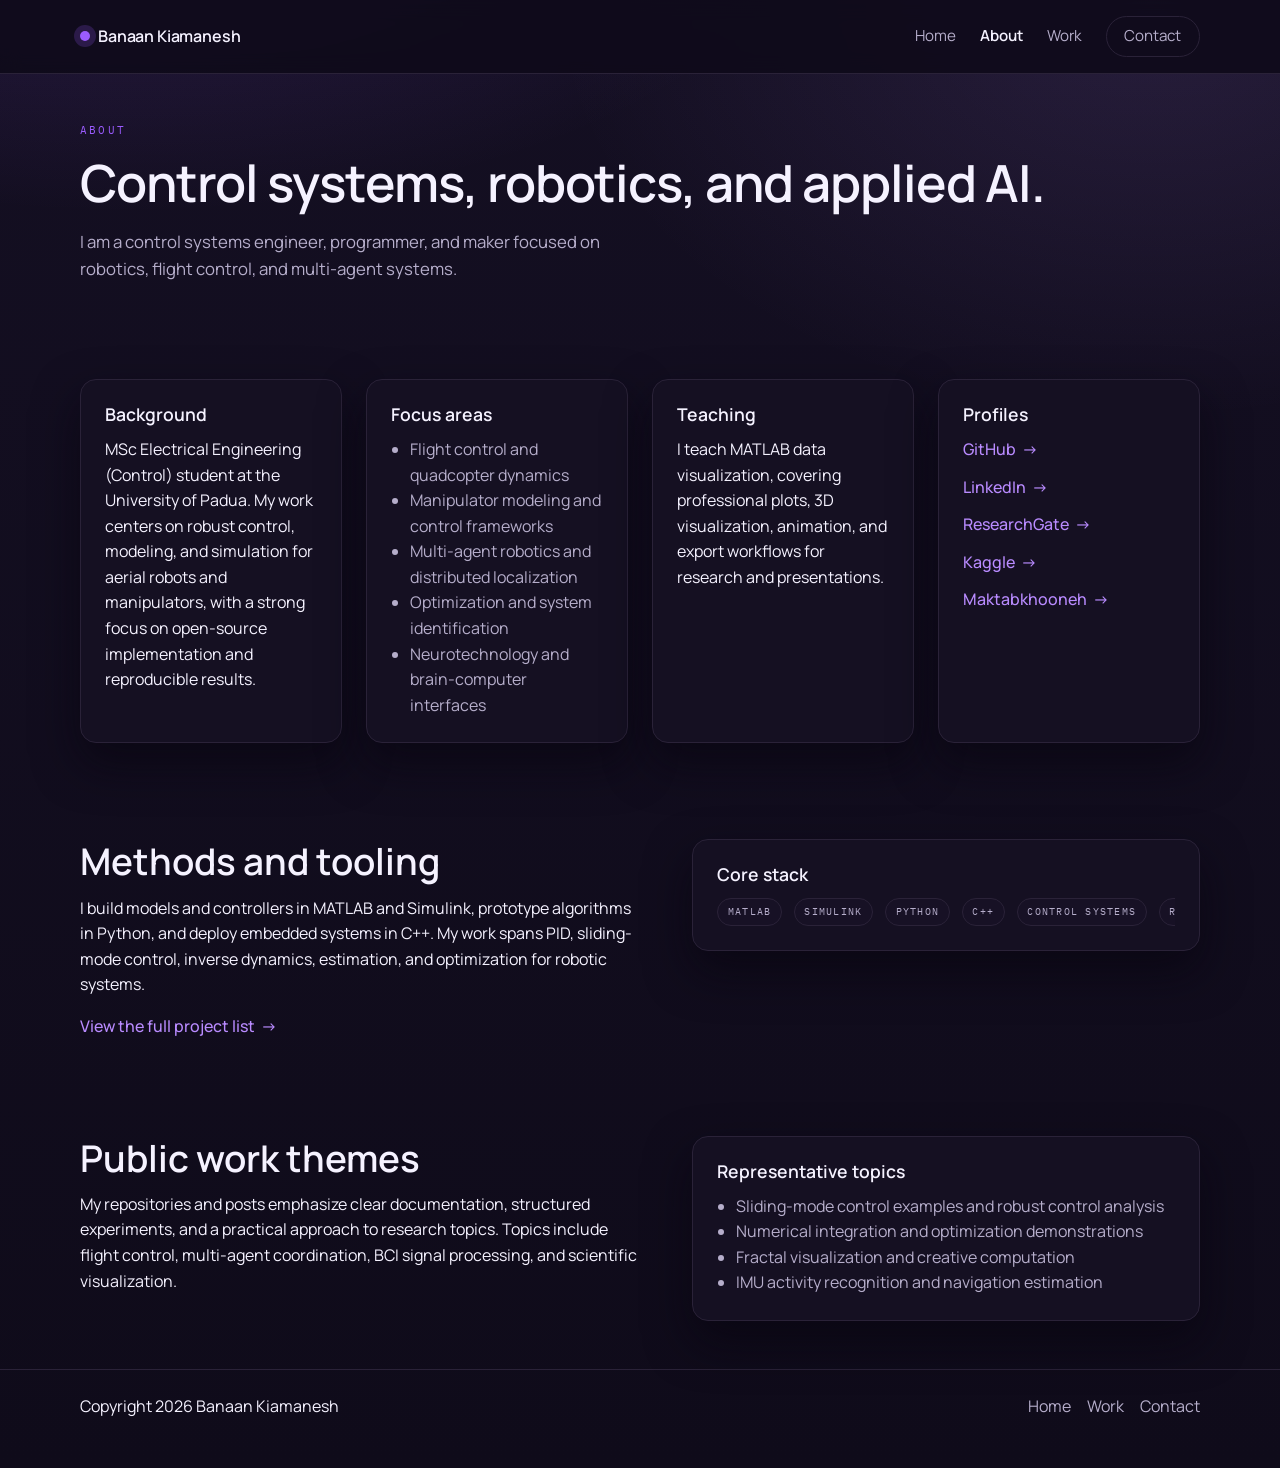
==== about.html @ 3729c666 "Add initial personal website with styles and scripts Introduces a new static website for Banaan Kiam" ====
<!doctype html>
<html lang="en">
<head>
  <meta charset="utf-8" />
  <meta name="viewport" content="width=device-width, initial-scale=1" />
  <title>About - Banaan Kiamanesh</title>
  <meta name="description" content="About Banaan Kiamanesh, control systems engineer and roboticist." />
  <link rel="preconnect" href="https://fonts.googleapis.com" />
  <link rel="preconnect" href="https://fonts.gstatic.com" crossorigin />
  <link href="https://fonts.googleapis.com/css2?family=Manrope:wght@300;400;500;600;700&family=IBM+Plex+Mono:wght@400;500&display=swap" rel="stylesheet" />
  <link rel="stylesheet" href="assets/css/variables.css" />
  <link rel="stylesheet" href="assets/css/base.css" />
  <link rel="stylesheet" href="assets/css/layout.css" />
  <link rel="stylesheet" href="assets/css/components.css" />
  <link rel="stylesheet" href="assets/css/animations.css" />
</head>
<body>
  <a class="skip-link" href="#main">Skip to content</a>

  <header class="site-header">
    <div class="container header-inner">
      <a class="logo" href="index.html">Banaan Kiamanesh</a>
      <nav class="nav" aria-label="Primary">
        <a href="index.html">Home</a>
        <a href="about.html" aria-current="page">About</a>
        <a href="work.html">Work</a>
        <a class="nav-cta" href="contact.html">Contact</a>
      </nav>
      <button class="menu-toggle" aria-expanded="false" aria-controls="nav-panel">
        <span class="sr-only">Open menu</span>
        <span class="menu-icon"></span>
      </button>
    </div>
    <div class="nav-panel" id="nav-panel" hidden>
      <a href="index.html">Home</a>
      <a href="about.html" aria-current="page">About</a>
      <a href="work.html">Work</a>
      <a href="contact.html">Contact</a>
    </div>
  </header>

  <main id="main" class="page">
    <section class="page-hero">
      <div class="container">
        <p class="eyebrow">About</p>
        <h1 class="page-title">Control systems, robotics, and applied AI.</h1>
        <p class="lead">
          I am a control systems engineer, programmer, and maker focused on robotics,
          flight control, and multi-agent systems.
        </p>
      </div>
    </section>

    <section class="section">
      <div class="container info-grid">
        <article class="panel">
          <h2 class="panel-title">Background</h2>
          <p>
            MSc Electrical Engineering (Control) student at the University of Padua. My work centers on
            robust control, modeling, and simulation for aerial robots and manipulators, with a strong
            focus on open-source implementation and reproducible results.
          </p>
        </article>
        <article class="panel">
          <h2 class="panel-title">Focus areas</h2>
          <ul class="bullet-list">
            <li>Flight control and quadcopter dynamics</li>
            <li>Manipulator modeling and control frameworks</li>
            <li>Multi-agent robotics and distributed localization</li>
            <li>Optimization and system identification</li>
            <li>Neurotechnology and brain-computer interfaces</li>
          </ul>
        </article>
        <article class="panel">
          <h2 class="panel-title">Teaching</h2>
          <p>
            I teach MATLAB data visualization, covering professional plots, 3D visualization,
            animation, and export workflows for research and presentations.
          </p>
        </article>
        <article class="panel">
          <h2 class="panel-title">Profiles</h2>
          <div class="contact-list">
            <a class="text-link" href="https://github.com/BanaanKiamanesh" target="_blank" rel="noreferrer">GitHub</a>
            <a class="text-link" href="https://www.linkedin.com/in/banaankiamanesh/" target="_blank" rel="noreferrer">LinkedIn</a>
            <a class="text-link" href="https://www.researchgate.net/profile/Banaan-Kiamanesh" target="_blank" rel="noreferrer">ResearchGate</a>
            <a class="text-link" href="https://www.kaggle.com/banaankiamanesh" target="_blank" rel="noreferrer">Kaggle</a>
            <a class="text-link" href="https://maktabkhooneh.org/teacher/%D8%A8%D9%86%D8%A7%D9%86-%DA%A9%DB%8C%D8%A7%D9%85%D9%86%D8%B4/" target="_blank" rel="noreferrer">Maktabkhooneh</a>
          </div>
        </article>
      </div>
    </section>

    <section class="section">
      <div class="container split">
        <div>
          <h2 class="section-title">Methods and tooling</h2>
          <p>
            I build models and controllers in MATLAB and Simulink, prototype algorithms in Python,
            and deploy embedded systems in C++. My work spans PID, sliding-mode control, inverse dynamics,
            estimation, and optimization for robotic systems.
          </p>
          <a class="text-link" href="work.html">View the full project list</a>
        </div>
        <div class="panel">
          <h3 class="panel-title">Core stack</h3>
          <div class="tag-row">
            <span class="tag">MATLAB</span>
            <span class="tag">Simulink</span>
            <span class="tag">Python</span>
            <span class="tag">C++</span>
            <span class="tag">Control systems</span>
            <span class="tag">Robotics</span>
          </div>
        </div>
      </div>
    </section>

    <section class="section">
      <div class="container split">
        <div>
          <h2 class="section-title">Public work themes</h2>
          <p>
            My repositories and posts emphasize clear documentation, structured experiments, and
            a practical approach to research topics. Topics include flight control, multi-agent
            coordination, BCI signal processing, and scientific visualization.
          </p>
        </div>
        <div class="panel">
          <h3 class="panel-title">Representative topics</h3>
          <ul class="bullet-list">
            <li>Sliding-mode control examples and robust control analysis</li>
            <li>Numerical integration and optimization demonstrations</li>
            <li>Fractal visualization and creative computation</li>
            <li>IMU activity recognition and navigation estimation</li>
          </ul>
        </div>
      </div>
    </section>
  </main>

  <footer class="site-footer">
    <div class="container footer-inner">
      <span>Copyright <span data-year></span> Banaan Kiamanesh</span>
      <div class="footer-links">
        <a href="index.html">Home</a>
        <a href="work.html">Work</a>
        <a href="contact.html">Contact</a>
      </div>
    </div>
  </footer>

  <script type="module" src="assets/js/main.js"></script>
</body>
</html>
---- assets/css/variables.css ----
:root {
  color-scheme: dark;
  --bg: #0f0b1a;
  --bg-alt: #171125;
  --surface: #151022;
  --surface-muted: #1e1730;
  --text: #f5f2ff;
  --muted: #b6aecb;
  --accent: #9b5cff;
  --accent-strong: #b98bff;
  --border: #2a2238;
  --shadow: 0 20px 45px rgba(7, 4, 16, 0.65);
  --radius-lg: 24px;
  --radius-md: 16px;
  --radius-sm: 10px;
  --font-sans: "Manrope", sans-serif;
  --font-mono: "IBM Plex Mono", monospace;
  --max-width: 1120px;
  --space-1: 0.5rem;
  --space-2: 0.75rem;
  --space-3: 1rem;
  --space-4: 1.5rem;
  --space-5: 2rem;
  --space-6: 3rem;
  --space-7: 4.5rem;
  --space-8: 6rem;
  --header: rgba(15, 11, 26, 0.9);
}
---- assets/css/base.css ----
*,
*::before,
*::after {
  box-sizing: border-box;
}

[hidden] {
  display: none !important;
}

html {
  scroll-behavior: smooth;
}

body {
  margin: 0;
  min-height: 100vh;
  font-family: var(--font-sans);
  color: var(--text);
  background-color: var(--bg);
  background-image:
    radial-gradient(1200px 600px at 10% -10%, rgba(155, 92, 255, 0.18), transparent 60%),
    radial-gradient(1000px 700px at 90% 0%, rgba(185, 139, 255, 0.12), transparent 60%),
    linear-gradient(180deg, #140f22 0%, #0f0b1a 100%);
  line-height: 1.6;
}

body.nav-open {
  overflow: hidden;
}

a {
  color: inherit;
  text-decoration: none;
}

a:hover {
  color: var(--accent-strong);
}

img {
  max-width: 100%;
  display: block;
}

button {
  font-family: inherit;
}

main {
  position: relative;
  z-index: 1;
}

p {
  margin: 0 0 var(--space-3);
}

h1,
h2,
h3 {
  margin: 0 0 var(--space-3);
  line-height: 1.2;
  font-weight: 600;
}

section {
  position: relative;
  z-index: 1;
}

.sr-only {
  position: absolute;
  width: 1px;
  height: 1px;
  padding: 0;
  margin: -1px;
  overflow: hidden;
  clip: rect(0, 0, 0, 0);
  border: 0;
}

.skip-link {
  position: absolute;
  left: -999px;
  top: var(--space-2);
  padding: var(--space-2) var(--space-3);
  background: var(--accent);
  color: #ffffff;
  border-radius: var(--radius-sm);
  z-index: 20;
}

.skip-link:focus {
  left: var(--space-3);
}
---- assets/css/layout.css ----
.container {
  width: min(var(--max-width), 100% - 3rem);
  margin: 0 auto;
}

.site-header {
  position: sticky;
  top: 0;
  z-index: 10;
  background: var(--header);
  backdrop-filter: blur(10px);
  border-bottom: 1px solid var(--border);
}

.header-inner {
  display: flex;
  align-items: center;
  justify-content: space-between;
  padding: var(--space-3) 0;
  gap: var(--space-3);
}

.nav {
  display: flex;
  align-items: center;
  gap: var(--space-4);
}

.nav-panel {
  display: none;
  flex-direction: column;
  gap: var(--space-3);
  padding: var(--space-4) var(--space-5);
  background: var(--surface);
  border-bottom: 1px solid var(--border);
}

.hero {
  padding: var(--space-7) 0 var(--space-6);
}

.hero-grid {
  display: grid;
  grid-template-columns: minmax(0, 1.2fr) minmax(0, 0.8fr);
  gap: var(--space-6);
  align-items: center;
}

.hero-copy {
  max-width: 640px;
}

.hero-media {
  display: grid;
  gap: var(--space-2);
}

.section {
  padding: var(--space-6) 0;
}

.page-hero {
  padding: var(--space-6) 0 var(--space-5);
}

.section-header {
  display: flex;
  align-items: center;
  justify-content: space-between;
  gap: var(--space-3);
  margin-bottom: var(--space-4);
}

.split {
  display: grid;
  grid-template-columns: minmax(0, 1fr) minmax(0, 0.9fr);
  gap: var(--space-6);
  align-items: start;
}

.info-grid {
  display: grid;
  gap: var(--space-4);
  grid-template-columns: repeat(auto-fit, minmax(260px, 1fr));
}

.card-grid {
  display: grid;
  gap: var(--space-4);
  grid-template-columns: repeat(auto-fit, minmax(240px, 1fr));
  align-items: start;
}

.contact-grid {
  display: grid;
  gap: var(--space-4);
  grid-template-columns: repeat(auto-fit, minmax(240px, 1fr));
}

.cta {
  display: flex;
  align-items: center;
  justify-content: space-between;
  gap: var(--space-4);
  padding: var(--space-5);
  border-radius: var(--radius-lg);
  background: var(--surface);
  border: 1px solid var(--border);
  box-shadow: var(--shadow);
}

.site-footer {
  padding: var(--space-4) 0 var(--space-6);
  border-top: 1px solid var(--border);
}

.footer-inner {
  display: flex;
  flex-wrap: wrap;
  align-items: center;
  justify-content: space-between;
  gap: var(--space-3);
}

@media (max-width: 900px) {
  .hero-grid {
    grid-template-columns: 1fr;
  }

  .split {
    grid-template-columns: 1fr;
  }

  .cta {
    flex-direction: column;
    align-items: flex-start;
  }
}

@media (max-width: 820px) {
  .nav {
    display: none;
  }

  .menu-toggle {
    display: inline-flex;
  }

  .nav-panel {
    display: flex;
  }

  .nav-panel[hidden] {
    display: none;
  }
}

@media (max-width: 600px) {
  .container {
    width: min(var(--max-width), 100% - 2rem);
  }

  .hero {
    padding-top: var(--space-6);
  }

  .section-header {
    flex-direction: column;
    align-items: flex-start;
  }
}
---- assets/css/components.css ----
.logo {
  font-weight: 600;
  letter-spacing: -0.01em;
  display: inline-flex;
  align-items: center;
  gap: 0.5rem;
}

.logo::before {
  content: "";
  width: 10px;
  height: 10px;
  border-radius: 999px;
  background: var(--accent);
  box-shadow: 0 0 0 6px rgba(155, 92, 255, 0.2);
}

.nav a {
  font-size: 0.95rem;
  color: var(--muted);
  transition: color 0.2s ease;
}

.nav a:hover {
  color: var(--text);
}

.nav a[aria-current="page"] {
  color: var(--text);
  font-weight: 600;
}

.nav-cta {
  padding: 0.45rem 1.1rem;
  border: 1px solid var(--border);
  border-radius: 999px;
  color: var(--text);
  font-size: 0.9rem;
}

.menu-toggle {
  display: none;
  align-items: center;
  justify-content: center;
  width: 44px;
  height: 44px;
  border-radius: 999px;
  border: 1px solid var(--border);
  background: var(--surface);
  color: var(--text);
  cursor: pointer;
}

.menu-icon {
  position: relative;
  width: 20px;
  height: 2px;
  background: var(--text);
  border-radius: 999px;
}

.menu-icon::before,
.menu-icon::after {
  content: "";
  position: absolute;
  left: 0;
  width: 20px;
  height: 2px;
  background: var(--text);
  border-radius: 999px;
}

.menu-icon::before {
  transform: translateY(-6px);
}

.menu-icon::after {
  transform: translateY(6px);
}

body.nav-open .menu-icon {
  background: transparent;
}

body.nav-open .menu-icon::before {
  transform: rotate(45deg);
}

body.nav-open .menu-icon::after {
  transform: rotate(-45deg);
}

.eyebrow {
  font-family: var(--font-mono);
  text-transform: uppercase;
  letter-spacing: 0.2em;
  font-size: 0.7rem;
  color: var(--accent);
  margin-bottom: var(--space-2);
}

.hero-title,
.page-title {
  font-size: clamp(2.2rem, 4vw, 3.5rem);
  letter-spacing: -0.02em;
}

.lead {
  font-size: 1.05rem;
  color: var(--muted);
  max-width: 58ch;
}

.cta-row {
  display: flex;
  gap: var(--space-3);
  flex-wrap: wrap;
  margin: var(--space-4) 0;
}

.btn {
  display: inline-flex;
  align-items: center;
  justify-content: center;
  gap: 0.5rem;
  padding: 0.75rem 1.6rem;
  border-radius: 999px;
  border: 1px solid transparent;
  font-family: var(--font-mono);
  font-size: 0.85rem;
  letter-spacing: 0.08em;
  text-transform: uppercase;
  transition: transform 0.2s ease, box-shadow 0.2s ease;
}

.btn.primary {
  background: var(--accent);
  color: #ffffff;
  box-shadow: 0 12px 25px rgba(155, 92, 255, 0.3);
}

.btn.ghost {
  border-color: var(--border);
  color: var(--text);
  background: var(--surface);
}

.btn:hover {
  transform: translateY(-1px);
  box-shadow: 0 16px 30px rgba(7, 4, 16, 0.55);
}

.meta-list {
  list-style: none;
  padding: 0;
  margin: 0;
  display: grid;
  gap: var(--space-2);
}

.meta-list li {
  display: flex;
  gap: var(--space-2);
  align-items: baseline;
}

.meta-label {
  font-family: var(--font-mono);
  font-size: 0.7rem;
  text-transform: uppercase;
  letter-spacing: 0.12em;
  color: var(--muted);
  min-width: 90px;
}

.photo-card {
  padding: var(--space-3);
  border-radius: var(--radius-lg);
  background: var(--surface);
  border: 1px solid var(--border);
  box-shadow: var(--shadow);
}

.photo-card img {
  border-radius: var(--radius-md);
}

.photo-note {
  margin: var(--space-2) 0 0;
  color: var(--muted);
  font-size: 0.9rem;
}

.section-title {
  font-size: clamp(1.6rem, 3vw, 2.3rem);
  margin-bottom: var(--space-2);
}

.section-subtitle {
  color: var(--muted);
  margin: 0;
}

.project-toolbar {
  display: flex;
  flex-wrap: wrap;
  gap: var(--space-3);
  align-items: center;
  justify-content: space-between;
  margin-top: var(--space-4);
}

.tag-filter {
  display: flex;
  flex-wrap: wrap;
  gap: var(--space-2);
}

.filter-button {
  padding: 0.35rem 0.85rem;
  border-radius: 999px;
  border: 1px solid var(--border);
  background: var(--surface-muted);
  font-size: 0.8rem;
  color: var(--muted);
  cursor: pointer;
  transition: color 0.2s ease, border-color 0.2s ease, background 0.2s ease;
}

.filter-button:hover {
  color: var(--text);
  border-color: var(--accent-strong);
}

.filter-button.is-active {
  color: var(--text);
  border-color: var(--accent);
  background: var(--surface);
}

.project-count {
  margin: 0;
  color: var(--muted);
  font-size: 0.9rem;
}

.section-nav {
  display: flex;
  flex-wrap: wrap;
  gap: var(--space-2);
  margin-top: var(--space-3);
}

.section-nav a {
  padding: 0.35rem 0.7rem;
  border-radius: 999px;
  border: 1px solid var(--border);
  background: var(--surface-muted);
  font-size: 0.8rem;
  color: var(--muted);
}

.section-nav a:hover {
  color: var(--text);
  border-color: var(--accent-strong);
}

.panel {
  padding: var(--space-4);
  border-radius: var(--radius-md);
  background: var(--surface);
  border: 1px solid var(--border);
  box-shadow: var(--shadow);
}

.panel-title {
  font-size: 1.1rem;
  margin-bottom: var(--space-2);
}

.bullet-list {
  margin: 0;
  padding-left: 1.2rem;
  color: var(--muted);
}

.card {
  padding: var(--space-4);
  border-radius: var(--radius-md);
  background: var(--surface);
  border: 1px solid var(--border);
  box-shadow: var(--shadow);
  display: grid;
  gap: var(--space-2);
}

.project-card {
  transition: transform 0.2s ease, box-shadow 0.2s ease;
  height: 100%;
}

.project-card:hover {
  transform: translateY(-2px);
  box-shadow: 0 18px 35px rgba(7, 4, 16, 0.55);
}

.project-header {
  display: flex;
  flex-direction: column;
  align-items: flex-start;
  gap: 0.35rem;
}

.project-date {
  font-size: 0.8rem;
  color: var(--muted);
  font-family: var(--font-mono);
}

.project-header h3 {
  line-height: 1.3;
  min-height: 2.6em;
  display: -webkit-box;
  -webkit-line-clamp: 2;
  -webkit-box-orient: vertical;
  overflow: hidden;
}

.project-details {
  display: grid;
  gap: var(--space-2);
}

.project-summary {
  list-style: none;
  cursor: pointer;
  display: grid;
  gap: 0.35rem;
}

.project-summary::-webkit-details-marker {
  display: none;
}

.project-summary::marker {
  content: "";
}

.summary-text {
  color: var(--muted);
  line-height: 1.6;
  min-height: 3.2em;
  max-height: 3.2em;
  display: -webkit-box;
  -webkit-line-clamp: 2;
  -webkit-box-orient: vertical;
  overflow: hidden;
}

.summary-toggle {
  font-family: var(--font-mono);
  font-size: 0.7rem;
  text-transform: uppercase;
  letter-spacing: 0.12em;
  color: var(--accent-strong);
}

.project-body {
  color: var(--muted);
  line-height: 1.7;
}

.project-body p {
  margin: 0 0 var(--space-2);
}

.project-links {
  display: flex;
  flex-wrap: wrap;
  gap: var(--space-3);
}

.card h3 {
  margin-bottom: 0;
}

.tag-row {
  display: flex;
  flex-wrap: nowrap;
  gap: var(--space-2);
  align-items: center;
  overflow-x: auto;
  scrollbar-width: none;
}

.project-card .tag-row {
  min-height: 1.6rem;
}

.tag-row::-webkit-scrollbar {
  display: none;
}

.tag {
  display: inline-flex;
  flex: 0 0 auto;
  align-items: center;
  font-family: var(--font-mono);
  font-size: 0.65rem;
  text-transform: uppercase;
  letter-spacing: 0.12em;
  padding: 0.3rem 0.6rem;
  border-radius: 999px;
  background: var(--bg-alt);
  border: 1px solid var(--border);
  color: var(--muted);
}

.project-card .tag {
  cursor: pointer;
}

.project-card .tag:focus {
  outline: 2px solid var(--accent);
  outline-offset: 2px;
}

.text-link {
  display: inline-flex;
  align-items: center;
  gap: 0.4rem;
  font-weight: 500;
  color: var(--accent-strong);
}

.text-link::after {
  content: "->";
}

.inline-link {
  color: var(--accent-strong);
  font-weight: 500;
}

.inline-link:hover {
  color: var(--text);
}

.contact-list {
  display: grid;
  gap: var(--space-2);
}

.footer-links {
  display: flex;
  gap: var(--space-3);
  color: var(--muted);
}
---- assets/css/animations.css ----
.page {
  animation: pageFade 0.5s ease both;
}

@keyframes pageFade {
  from {
    opacity: 0;
    transform: translateY(8px);
  }
  to {
    opacity: 1;
    transform: translateY(0);
  }
}

@media (prefers-reduced-motion: reduce) {
  * {
    animation-duration: 0.01ms !important;
    animation-iteration-count: 1 !important;
    transition-duration: 0.01ms !important;
  }

  .page {
    animation: none;
  }
}
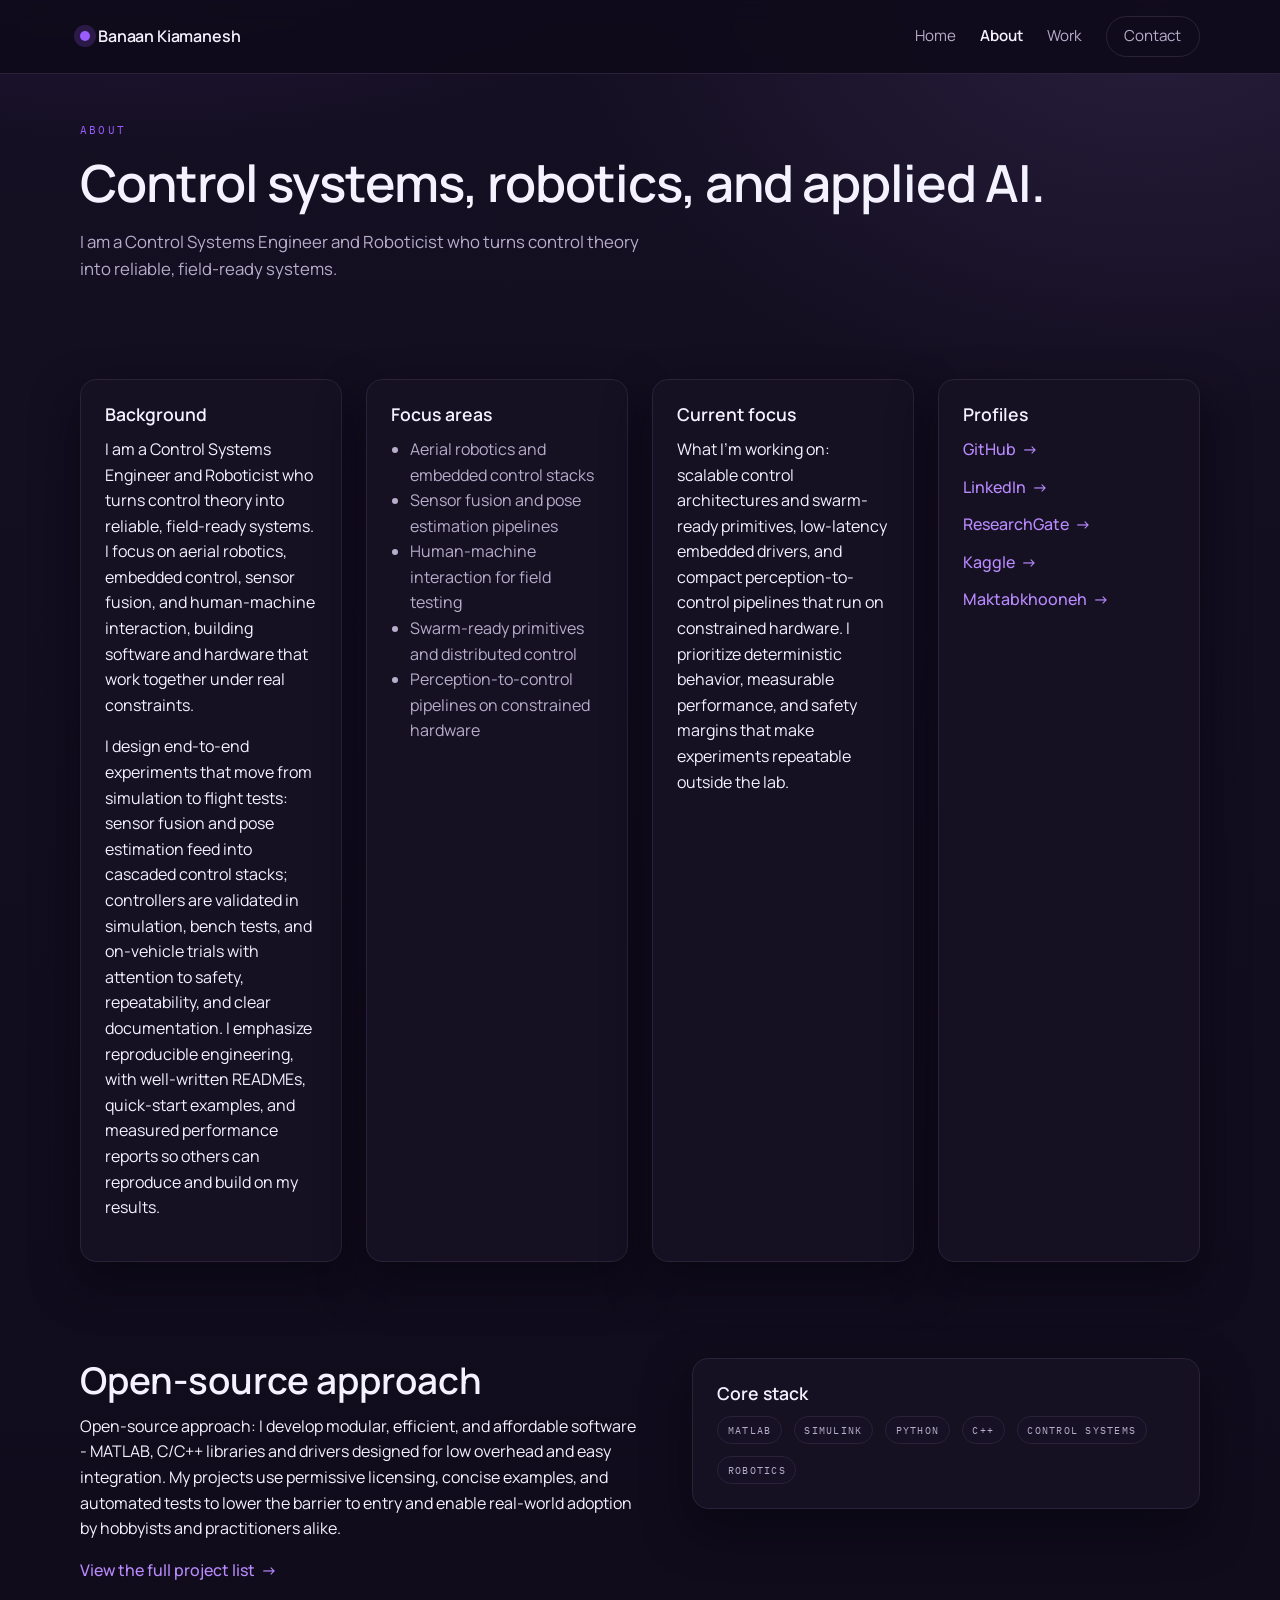
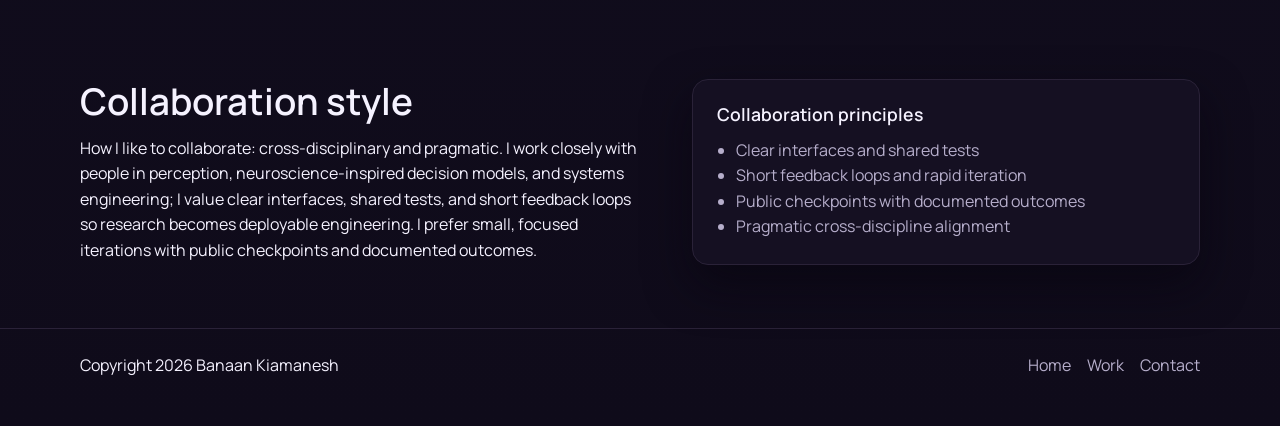
==== commit 2a03bdfb: "Revamp project pages and add modal project viewer Major update to project presentation: replaces <de" ====
--- a/about.html
+++ b/about.html
@@ -45,8 +45,8 @@
         <p class="eyebrow">About</p>
         <h1 class="page-title">Control systems, robotics, and applied AI.</h1>
         <p class="lead">
-          I am a control systems engineer, programmer, and maker focused on robotics,
-          flight control, and multi-agent systems.
+          I am a Control Systems Engineer and Roboticist who turns control theory into reliable,
+          field-ready systems.
         </p>
       </div>
     </section>
@@ -56,26 +56,36 @@
         <article class="panel">
           <h2 class="panel-title">Background</h2>
           <p>
-            MSc Electrical Engineering (Control) student at the University of Padua. My work centers on
-            robust control, modeling, and simulation for aerial robots and manipulators, with a strong
-            focus on open-source implementation and reproducible results.
+            I am a Control Systems Engineer and Roboticist who turns control theory into reliable,
+            field-ready systems. I focus on aerial robotics, embedded control, sensor fusion, and
+            human-machine interaction, building software and hardware that work together under real
+            constraints.
+          </p>
+          <p>
+            I design end-to-end experiments that move from simulation to flight tests: sensor fusion and
+            pose estimation feed into cascaded control stacks; controllers are validated in simulation,
+            bench tests, and on-vehicle trials with attention to safety, repeatability, and clear
+            documentation. I emphasize reproducible engineering, with well-written READMEs, quick-start
+            examples, and measured performance reports so others can reproduce and build on my results.
           </p>
         </article>
         <article class="panel">
           <h2 class="panel-title">Focus areas</h2>
           <ul class="bullet-list">
-            <li>Flight control and quadcopter dynamics</li>
-            <li>Manipulator modeling and control frameworks</li>
-            <li>Multi-agent robotics and distributed localization</li>
-            <li>Optimization and system identification</li>
-            <li>Neurotechnology and brain-computer interfaces</li>
+            <li>Aerial robotics and embedded control stacks</li>
+            <li>Sensor fusion and pose estimation pipelines</li>
+            <li>Human-machine interaction for field testing</li>
+            <li>Swarm-ready primitives and distributed control</li>
+            <li>Perception-to-control pipelines on constrained hardware</li>
           </ul>
         </article>
         <article class="panel">
-          <h2 class="panel-title">Teaching</h2>
+          <h2 class="panel-title">Current focus</h2>
           <p>
-            I teach MATLAB data visualization, covering professional plots, 3D visualization,
-            animation, and export workflows for research and presentations.
+            What I'm working on: scalable control architectures and swarm-ready primitives, low-latency
+            embedded drivers, and compact perception-to-control pipelines that run on constrained
+            hardware. I prioritize deterministic behavior, measurable performance, and safety margins
+            that make experiments repeatable outside the lab.
           </p>
         </article>
         <article class="panel">
@@ -94,11 +104,12 @@
     <section class="section">
       <div class="container split">
         <div>
-          <h2 class="section-title">Methods and tooling</h2>
+          <h2 class="section-title">Open-source approach</h2>
           <p>
-            I build models and controllers in MATLAB and Simulink, prototype algorithms in Python,
-            and deploy embedded systems in C++. My work spans PID, sliding-mode control, inverse dynamics,
-            estimation, and optimization for robotic systems.
+            Open-source approach: I develop modular, efficient, and affordable software - MATLAB, C/C++
+            libraries and drivers designed for low overhead and easy integration. My projects use
+            permissive licensing, concise examples, and automated tests to lower the barrier to entry and
+            enable real-world adoption by hobbyists and practitioners alike.
           </p>
           <a class="text-link" href="work.html">View the full project list</a>
         </div>
@@ -119,20 +130,21 @@
     <section class="section">
       <div class="container split">
         <div>
-          <h2 class="section-title">Public work themes</h2>
+          <h2 class="section-title">Collaboration style</h2>
           <p>
-            My repositories and posts emphasize clear documentation, structured experiments, and
-            a practical approach to research topics. Topics include flight control, multi-agent
-            coordination, BCI signal processing, and scientific visualization.
+            How I like to collaborate: cross-disciplinary and pragmatic. I work closely with people in
+            perception, neuroscience-inspired decision models, and systems engineering; I value clear
+            interfaces, shared tests, and short feedback loops so research becomes deployable engineering.
+            I prefer small, focused iterations with public checkpoints and documented outcomes.
           </p>
         </div>
         <div class="panel">
-          <h3 class="panel-title">Representative topics</h3>
+          <h3 class="panel-title">Collaboration principles</h3>
           <ul class="bullet-list">
-            <li>Sliding-mode control examples and robust control analysis</li>
-            <li>Numerical integration and optimization demonstrations</li>
-            <li>Fractal visualization and creative computation</li>
-            <li>IMU activity recognition and navigation estimation</li>
+            <li>Clear interfaces and shared tests</li>
+            <li>Short feedback loops and rapid iteration</li>
+            <li>Public checkpoints with documented outcomes</li>
+            <li>Pragmatic cross-discipline alignment</li>
           </ul>
         </div>
       </div>
--- a/assets/css/base.css
+++ b/assets/css/base.css
@@ -15,6 +15,8 @@
 body {
   margin: 0;
   min-height: 100vh;
+  display: flex;
+  flex-direction: column;
   font-family: var(--font-sans);
   color: var(--text);
   background-color: var(--bg);
@@ -26,6 +28,10 @@
 }
 
 body.nav-open {
+  overflow: hidden;
+}
+
+body.modal-open {
   overflow: hidden;
 }
 
@@ -50,6 +56,7 @@
 main {
   position: relative;
   z-index: 1;
+  flex: 1 0 auto;
 }
 
 p {
--- a/assets/css/layout.css
+++ b/assets/css/layout.css
@@ -112,6 +112,7 @@
 .site-footer {
   padding: var(--space-4) 0 var(--space-6);
   border-top: 1px solid var(--border);
+  margin-top: auto;
 }
 
 .footer-inner {
--- a/assets/css/components.css
+++ b/assets/css/components.css
@@ -326,27 +326,7 @@
   overflow: hidden;
 }
 
-.project-details {
-  display: grid;
-  gap: var(--space-2);
-}
-
 .project-summary {
-  list-style: none;
-  cursor: pointer;
-  display: grid;
-  gap: 0.35rem;
-}
-
-.project-summary::-webkit-details-marker {
-  display: none;
-}
-
-.project-summary::marker {
-  content: "";
-}
-
-.summary-text {
   color: var(--muted);
   line-height: 1.6;
   min-height: 3.2em;
@@ -357,21 +337,30 @@
   overflow: hidden;
 }
 
-.summary-toggle {
-  font-family: var(--font-mono);
-  font-size: 0.7rem;
+.project-actions {
+  display: flex;
+  align-items: center;
+  justify-content: flex-start;
+}
+
+.project-open {
+  padding: 0.4rem 0.9rem;
+  border-radius: 999px;
+  border: 1px solid var(--border);
+  background: var(--surface-muted);
+  color: var(--text);
+  font-size: 0.75rem;
+  font-family: var(--font-mono);
+  letter-spacing: 0.08em;
   text-transform: uppercase;
-  letter-spacing: 0.12em;
+  cursor: pointer;
+  transition: border-color 0.2s ease, color 0.2s ease, transform 0.2s ease;
+}
+
+.project-open:hover {
+  border-color: var(--accent);
   color: var(--accent-strong);
-}
-
-.project-body {
-  color: var(--muted);
-  line-height: 1.7;
-}
-
-.project-body p {
-  margin: 0 0 var(--space-2);
+  transform: translateY(-1px);
 }
 
 .project-links {
@@ -386,18 +375,20 @@
 
 .tag-row {
   display: flex;
+  flex-wrap: wrap;
+  gap: var(--space-2);
+  align-items: center;
+  overflow-x: visible;
+}
+
+.project-card .tag-row {
+  min-height: 1.6rem;
   flex-wrap: nowrap;
-  gap: var(--space-2);
-  align-items: center;
   overflow-x: auto;
   scrollbar-width: none;
 }
 
-.project-card .tag-row {
-  min-height: 1.6rem;
-}
-
-.tag-row::-webkit-scrollbar {
+.project-card .tag-row::-webkit-scrollbar {
   display: none;
 }
 
@@ -425,6 +416,157 @@
   outline-offset: 2px;
 }
 
+.project-modal {
+  position: fixed;
+  inset: 0;
+  z-index: 30;
+  display: flex;
+  align-items: stretch;
+  justify-content: center;
+  overflow: hidden;
+}
+
+.project-modal__backdrop {
+  position: absolute;
+  inset: 0;
+  background: rgba(7, 4, 16, 0.8);
+  backdrop-filter: blur(6px);
+}
+
+.project-modal__panel {
+  position: relative;
+  width: 100%;
+  height: 100vh;
+  background: var(--surface);
+  padding: calc(var(--space-6) + 2rem) var(--space-6) var(--space-6);
+  overflow-y: auto;
+  -webkit-overflow-scrolling: touch;
+  border-left: 1px solid var(--border);
+  border-right: 1px solid var(--border);
+}
+
+.modal-close {
+  position: absolute;
+  top: var(--space-4);
+  right: var(--space-4);
+  padding: 0.45rem 0.9rem;
+  border-radius: 999px;
+  border: 1px solid var(--border);
+  background: var(--surface-muted);
+  color: var(--text);
+  font-family: var(--font-mono);
+  font-size: 0.75rem;
+  letter-spacing: 0.08em;
+  text-transform: uppercase;
+  cursor: pointer;
+}
+
+.modal-eyebrow {
+  font-family: var(--font-mono);
+  text-transform: uppercase;
+  letter-spacing: 0.12em;
+  font-size: 0.75rem;
+  color: var(--muted);
+  margin: 0 0 var(--space-2);
+}
+
+.modal-tags {
+  margin: 0 0 var(--space-4);
+}
+
+.modal-body {
+  color: var(--muted);
+  line-height: 1.7;
+  margin-bottom: var(--space-4);
+}
+
+.modal-body p {
+  margin: 0 0 var(--space-3);
+}
+
+.modal-image {
+  display: block;
+  width: 100%;
+  border-radius: var(--radius-md);
+  border: 1px solid var(--border);
+  background: var(--surface-muted);
+  margin: 0 0 var(--space-4);
+}
+
+.modal-gallery {
+  display: grid;
+  grid-template-columns: repeat(auto-fit, minmax(180px, 1fr));
+  gap: var(--space-3);
+  margin-bottom: var(--space-4);
+}
+
+.modal-gallery .modal-image {
+  margin: 0;
+}
+
+.modal-gallery--small {
+  grid-template-columns: repeat(auto-fit, minmax(120px, 1fr));
+}
+
+.modal-gallery--right {
+  grid-template-columns: 1fr;
+}
+
+.modal-layout {
+  display: grid;
+  grid-template-columns: minmax(0, 1fr) minmax(0, 1fr);
+  gap: var(--space-5);
+  align-items: start;
+}
+
+.modal-left {
+  display: flex;
+  flex-direction: column;
+  gap: var(--space-3);
+}
+
+.modal-right {
+  display: flex;
+  flex-direction: column;
+  gap: var(--space-3);
+}
+
+.modal-embed {
+  display: block;
+  width: 100%;
+  height: min(72vh, 900px);
+  min-height: 420px;
+  border-radius: var(--radius-md);
+  border: 1px solid var(--border);
+  background: var(--surface-muted);
+  margin: 0 0 var(--space-4);
+}
+
+@media (max-width: 960px) {
+  .modal-layout {
+    grid-template-columns: 1fr;
+  }
+
+  .modal-gallery {
+    grid-template-columns: repeat(auto-fit, minmax(140px, 1fr));
+  }
+
+  .modal-embed {
+    height: 560px;
+  }
+}
+
+@media (max-width: 720px) {
+  .project-modal__panel {
+    padding: calc(var(--space-5) + 2rem) var(--space-4) var(--space-4);
+  }
+
+  .modal-close {
+    top: var(--space-3);
+    right: var(--space-3);
+  }
+}
+
 .text-link {
   display: inline-flex;
   align-items: center;
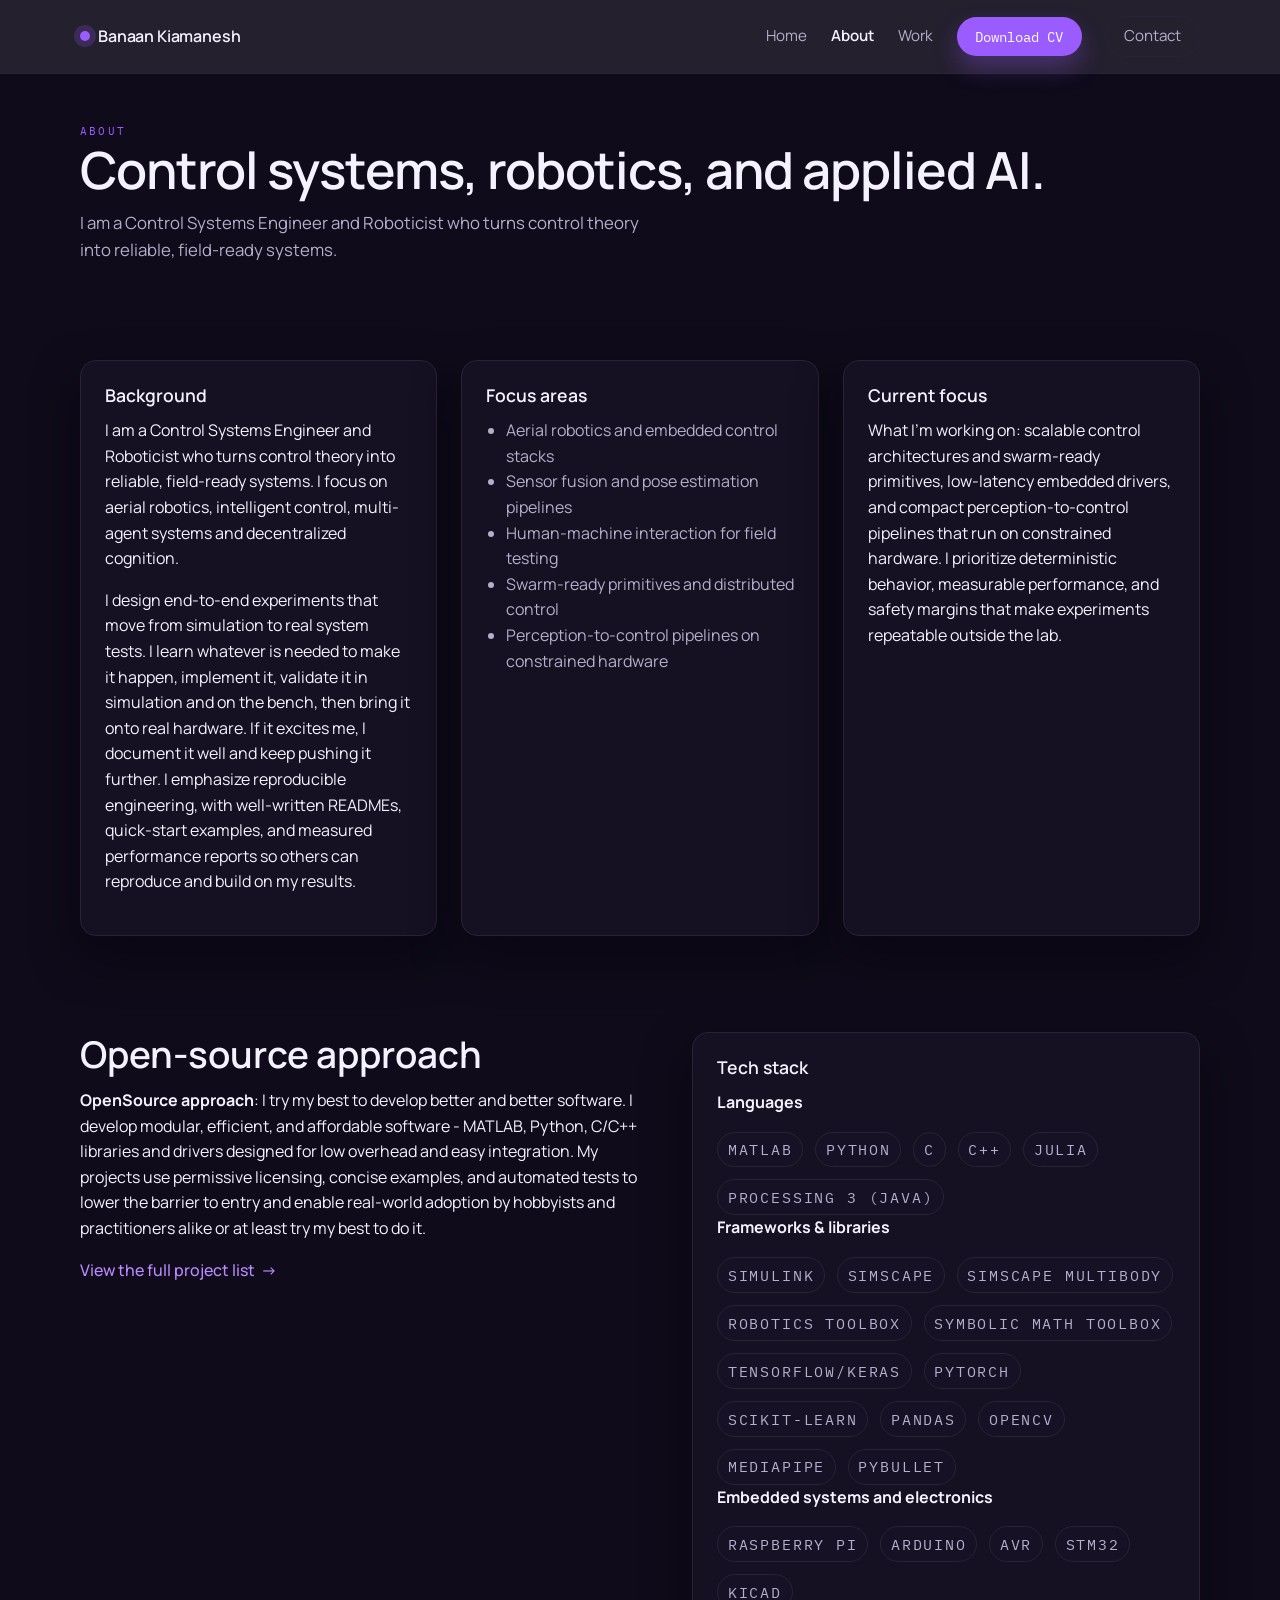
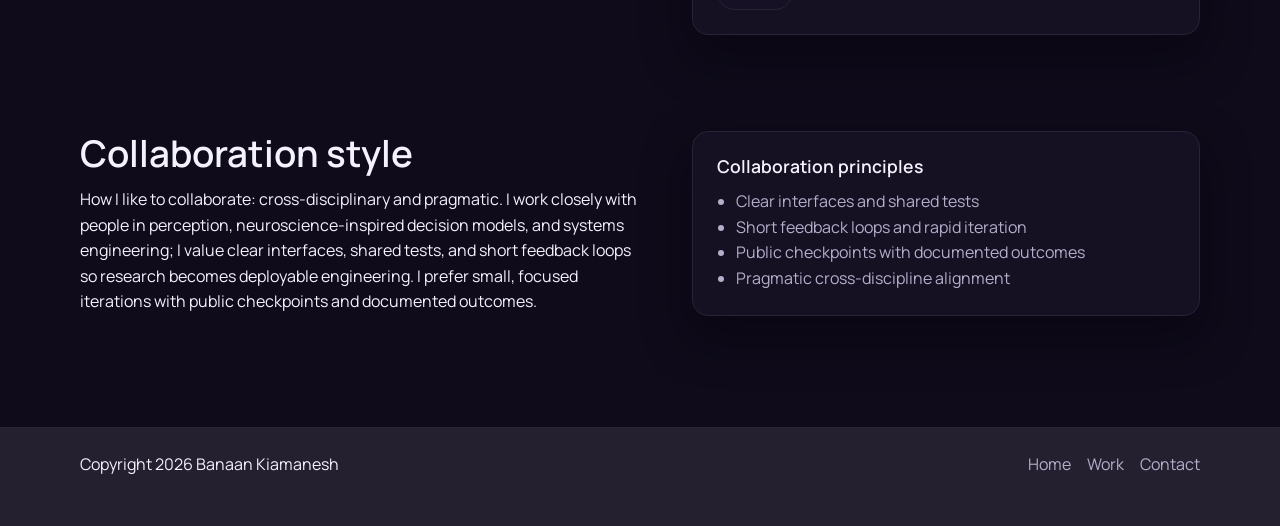
==== commit 103df79c: "Update about page, add CV and project images Added a downloadable CV PDF and new project thumbnail i" ====
--- a/about.html
+++ b/about.html
@@ -24,6 +24,7 @@
         <a href="index.html">Home</a>
         <a href="about.html" aria-current="page">About</a>
         <a href="work.html">Work</a>
+        <a class="btn primary nav-cv" href="assets/CV/CV.pdf" download>Download CV</a>
         <a class="nav-cta" href="contact.html">Contact</a>
       </nav>
       <button class="menu-toggle" aria-expanded="false" aria-controls="nav-panel">
@@ -35,6 +36,7 @@
       <a href="index.html">Home</a>
       <a href="about.html" aria-current="page">About</a>
       <a href="work.html">Work</a>
+      <a class="btn primary nav-cv" href="assets/CV/CV.pdf" download>Download CV</a>
       <a href="contact.html">Contact</a>
     </div>
   </header>
@@ -57,15 +59,10 @@
           <h2 class="panel-title">Background</h2>
           <p>
             I am a Control Systems Engineer and Roboticist who turns control theory into reliable,
-            field-ready systems. I focus on aerial robotics, embedded control, sensor fusion, and
-            human-machine interaction, building software and hardware that work together under real
-            constraints.
+            field-ready systems. I focus on aerial robotics, intelligent control, multi-agent systems and decentralized cognition.
           </p>
           <p>
-            I design end-to-end experiments that move from simulation to flight tests: sensor fusion and
-            pose estimation feed into cascaded control stacks; controllers are validated in simulation,
-            bench tests, and on-vehicle trials with attention to safety, repeatability, and clear
-            documentation. I emphasize reproducible engineering, with well-written READMEs, quick-start
+            I design end-to-end experiments that move from simulation to real system tests. I learn whatever is needed to make it happen, implement it, validate it in simulation and on the bench, then bring it onto real hardware. If it excites me, I document it well and keep pushing it further. I emphasize reproducible engineering, with well-written READMEs, quick-start
             examples, and measured performance reports so others can reproduce and build on my results.
           </p>
         </article>
@@ -88,16 +85,6 @@
             that make experiments repeatable outside the lab.
           </p>
         </article>
-        <article class="panel">
-          <h2 class="panel-title">Profiles</h2>
-          <div class="contact-list">
-            <a class="text-link" href="https://github.com/BanaanKiamanesh" target="_blank" rel="noreferrer">GitHub</a>
-            <a class="text-link" href="https://www.linkedin.com/in/banaankiamanesh/" target="_blank" rel="noreferrer">LinkedIn</a>
-            <a class="text-link" href="https://www.researchgate.net/profile/Banaan-Kiamanesh" target="_blank" rel="noreferrer">ResearchGate</a>
-            <a class="text-link" href="https://www.kaggle.com/banaankiamanesh" target="_blank" rel="noreferrer">Kaggle</a>
-            <a class="text-link" href="https://maktabkhooneh.org/teacher/%D8%A8%D9%86%D8%A7%D9%86-%DA%A9%DB%8C%D8%A7%D9%85%D9%86%D8%B4/" target="_blank" rel="noreferrer">Maktabkhooneh</a>
-          </div>
-        </article>
       </div>
     </section>
 
@@ -106,22 +93,43 @@
         <div>
           <h2 class="section-title">Open-source approach</h2>
           <p>
-            Open-source approach: I develop modular, efficient, and affordable software - MATLAB, C/C++
-            libraries and drivers designed for low overhead and easy integration. My projects use
-            permissive licensing, concise examples, and automated tests to lower the barrier to entry and
-            enable real-world adoption by hobbyists and practitioners alike.
+            <strong>OpenSource approach</strong>: I try my best to develop better and better software. I develop modular, efficient, and affordable software - MATLAB, Python, C/C++ libraries and drivers designed for low overhead and easy integration. My projects use permissive licensing, concise examples, and automated tests to lower the barrier to entry and enable real-world adoption by hobbyists and practitioners alike or at least try my best to do it.
           </p>
           <a class="text-link" href="work.html">View the full project list</a>
         </div>
         <div class="panel">
-          <h3 class="panel-title">Core stack</h3>
+          <h3 class="panel-title">Tech stack</h3>
+          <p><strong>Languages</strong></p>
           <div class="tag-row">
             <span class="tag">MATLAB</span>
+            <span class="tag">Python</span>
+            <span class="tag">C</span>
+            <span class="tag">C++</span>
+            <span class="tag">Julia</span>
+            <span class="tag">Processing 3 (Java)</span>
+          </div>
+          <p><strong>Frameworks & libraries</strong></p>
+          <div class="tag-row">
             <span class="tag">Simulink</span>
-            <span class="tag">Python</span>
-            <span class="tag">C++</span>
-            <span class="tag">Control systems</span>
-            <span class="tag">Robotics</span>
+            <span class="tag">Simscape</span>
+            <span class="tag">Simscape Multibody</span>
+            <span class="tag">Robotics Toolbox</span>
+            <span class="tag">Symbolic Math Toolbox</span>
+            <span class="tag">TensorFlow/Keras</span>
+            <span class="tag">PyTorch</span>
+            <span class="tag">Scikit-learn</span>
+            <span class="tag">Pandas</span>
+            <span class="tag">OpenCV</span>
+            <span class="tag">MediaPipe</span>
+            <span class="tag">PyBullet</span>
+          </div>
+          <p><strong>Embedded systems and electronics</strong></p>
+          <div class="tag-row">
+            <span class="tag">Raspberry Pi</span>
+            <span class="tag">Arduino</span>
+            <span class="tag">AVR</span>
+            <span class="tag">STM32</span>
+            <span class="tag">KiCad</span>
           </div>
         </div>
       </div>
--- a/assets/css/variables.css
+++ b/assets/css/variables.css
@@ -24,5 +24,5 @@
   --space-6: 3rem;
   --space-7: 4.5rem;
   --space-8: 6rem;
-  --header: rgba(15, 11, 26, 0.9);
+  --header: rgba(39, 35, 49, 0.9);
 }
--- a/assets/css/base.css
+++ b/assets/css/base.css
@@ -9,6 +9,7 @@
 }
 
 html {
+  height: 100%;
   scroll-behavior: smooth;
 }
 
@@ -20,10 +21,7 @@
   font-family: var(--font-sans);
   color: var(--text);
   background-color: var(--bg);
-  background-image:
-    radial-gradient(1200px 600px at 10% -10%, rgba(155, 92, 255, 0.18), transparent 60%),
-    radial-gradient(1000px 700px at 90% 0%, rgba(185, 139, 255, 0.12), transparent 60%),
-    linear-gradient(180deg, #140f22 0%, #0f0b1a 100%);
+  background-image: none;
   line-height: 1.6;
 }
 
--- a/assets/css/layout.css
+++ b/assets/css/layout.css
@@ -36,7 +36,7 @@
 }
 
 .hero {
-  padding: var(--space-7) 0 var(--space-6);
+  padding: var(--space-5) 0 var(--space-6);
 }
 
 .hero-grid {
@@ -57,6 +57,10 @@
 
 .section {
   padding: var(--space-6) 0;
+}
+
+.page {
+  padding-bottom: var(--space-6);
 }
 
 .page-hero {
@@ -112,7 +116,22 @@
 .site-footer {
   padding: var(--space-4) 0 var(--space-6);
   border-top: 1px solid var(--border);
+  background: var(--header);
   margin-top: auto;
+  flex-shrink: 0;
+}
+
+body.modal-open .site-footer {
+  display: none;
+}
+
+body.modal-open .site-header {
+  display: none;
+}
+
+body.modal-open .page {
+  animation: none;
+  transform: none;
 }
 
 .footer-inner {
--- a/assets/css/components.css
+++ b/assets/css/components.css
@@ -36,6 +36,19 @@
   border-radius: 999px;
   color: var(--text);
   font-size: 0.9rem;
+}
+
+.nav .nav-cv {
+  padding: 0.45rem 1.1rem;
+  font-size: 0.9rem;
+  letter-spacing: 0;
+  text-transform: none;
+  box-shadow: none;
+}
+
+.nav .nav-cv:hover {
+  transform: none;
+  box-shadow: none;
 }
 
 .menu-toggle {
@@ -96,19 +109,23 @@
   letter-spacing: 0.2em;
   font-size: 0.7rem;
   color: var(--accent);
-  margin-bottom: var(--space-2);
+  margin-bottom: 0.2rem;
+  margin-top: 0.1rem;
 }
 
 .hero-title,
 .page-title {
   font-size: clamp(2.2rem, 4vw, 3.5rem);
   letter-spacing: -0.02em;
+  margin-bottom: -0.08rem;
+  line-height: 1;
 }
 
 .lead {
   font-size: 1.05rem;
   color: var(--muted);
   max-width: 58ch;
+  margin-top: var(--space-3);
 }
 
 .cta-row {
@@ -170,7 +187,7 @@
   text-transform: uppercase;
   letter-spacing: 0.12em;
   color: var(--muted);
-  min-width: 90px;
+  min-width: 120px;
 }
 
 .photo-card {
@@ -186,9 +203,11 @@
 }
 
 .photo-note {
-  margin: var(--space-2) 0 0;
+  margin: var(--space-1) 0 0;
   color: var(--muted);
   font-size: 0.9rem;
+  padding: 0 var(--space-3);
+  text-align: center;
 }
 
 .section-title {
@@ -379,6 +398,10 @@
   gap: var(--space-2);
   align-items: center;
   overflow-x: visible;
+}
+
+.panel .tag {
+  font-size: 0.95rem;
 }
 
 .project-card .tag-row {
@@ -424,6 +447,9 @@
   align-items: stretch;
   justify-content: center;
   overflow: hidden;
+  width: 100vw;
+  height: 100vh;
+  height: 100dvh;
 }
 
 .project-modal__backdrop {
@@ -436,7 +462,10 @@
 .project-modal__panel {
   position: relative;
   width: 100%;
-  height: 100vh;
+  height: 100%;
+  max-height: 100vh;
+  max-height: 100dvh;
+  box-sizing: border-box;
   background: var(--surface);
   padding: calc(var(--space-6) + 2rem) var(--space-6) var(--space-6);
   overflow-y: auto;
@@ -480,8 +509,132 @@
   margin-bottom: var(--space-4);
 }
 
+.modal-body--embed-full {
+  margin-bottom: 0;
+}
+
+.modal-embed--full {
+  height: calc(100vh - 220px);
+  min-height: 520px;
+}
+
 .modal-body p {
   margin: 0 0 var(--space-3);
+  white-space: normal;
+}
+
+.data-table {
+  width: 100%;
+  border-collapse: collapse;
+  margin: var(--space-3) 0 var(--space-5);
+  font-size: 0.9rem;
+}
+
+.data-table th,
+.data-table td {
+  border: 1px solid var(--border);
+  padding: 0.5rem 0.6rem;
+  text-align: left;
+  vertical-align: top;
+}
+
+.data-table th {
+  background: var(--surface-muted);
+  color: var(--text);
+  font-weight: 600;
+}
+
+.data-table code {
+  font-family: var(--font-mono);
+  font-size: 0.85rem;
+}
+
+.phase-image {
+  width: 100%;
+}
+
+.phase-section {
+  display: grid;
+  grid-template-columns: minmax(0, 1fr) minmax(0, 1fr);
+  gap: var(--space-4);
+  align-items: start;
+  margin: var(--space-4) 0;
+  padding-bottom: var(--space-4);
+  border-bottom: 1px solid var(--border);
+}
+
+.phase-section:last-of-type {
+  border-bottom: none;
+  padding-bottom: 0;
+}
+
+.phase-text h4 {
+  margin: 0 0 var(--space-2);
+  font-size: 1rem;
+  font-weight: 600;
+  color: var(--text);
+}
+
+.phase-text p {
+  margin: 0;
+}
+
+.phase-media .modal-image {
+  width: 100%;
+  height: auto;
+  margin: 0;
+}
+
+@media (max-width: 900px) {
+  .phase-section {
+    grid-template-columns: 1fr;
+  }
+}
+
+.modal-dual__intro {
+  max-width: 720px;
+  margin: 0 0 var(--space-5);
+}
+
+.modal-dual {
+  display: grid;
+  grid-template-columns: minmax(0, 1fr) minmax(0, 1fr);
+  gap: var(--space-5);
+  height: calc(100vh - 280px);
+}
+
+.modal-dual__column {
+  border: 1px solid var(--border);
+  border-radius: var(--radius-lg);
+  background: var(--surface-muted);
+  padding: var(--space-4);
+  overflow-y: auto;
+  -webkit-overflow-scrolling: touch;
+}
+
+.modal-dual__header {
+  display: flex;
+  flex-direction: column;
+  gap: var(--space-2);
+  margin-bottom: var(--space-3);
+}
+
+.modal-dual__header h3 {
+  margin: 0;
+  font-size: 1.1rem;
+}
+
+.modal-dual__links {
+  display: flex;
+  gap: var(--space-3);
+  flex-wrap: wrap;
+}
+
+@media (max-width: 900px) {
+  .modal-dual {
+    grid-template-columns: 1fr;
+    height: auto;
+  }
 }
 
 .modal-image {
@@ -505,11 +658,51 @@
 }
 
 .modal-gallery--small {
-  grid-template-columns: repeat(auto-fit, minmax(120px, 1fr));
+  grid-template-columns: 1fr;
+  justify-items: start;
+}
+
+.modal-gallery--small .modal-image {
+  width: 25%;
+  min-width: 120px;
+}
+
+.modal-gallery--inline {
+  grid-template-columns: 1fr;
+  justify-items: start;
+  width: 100%;
+  max-width: 860px;
+}
+
+.modal-gallery--inline .modal-image {
+  width: 100%;
+  height: auto;
+  max-height: 45vh;
+  object-fit: contain;
 }
 
 .modal-gallery--right {
   grid-template-columns: 1fr;
+}
+
+.modal-gallery--half {
+  grid-template-columns: 1fr;
+  justify-items: start;
+}
+
+.modal-gallery--half .modal-image {
+  width: 50%;
+  min-width: 240px;
+}
+
+.modal-gallery--large {
+  grid-template-columns: 1fr;
+  justify-items: start;
+}
+
+.modal-gallery--large .modal-image {
+  width: 75%;
+  min-width: 320px;
 }
 
 .modal-layout {
@@ -517,6 +710,19 @@
   grid-template-columns: minmax(0, 1fr) minmax(0, 1fr);
   gap: var(--space-5);
   align-items: start;
+}
+
+.modal-extra-embeds {
+  margin-top: var(--space-5);
+  display: grid;
+  gap: var(--space-4);
+}
+
+.modal-embed-label {
+  margin: 0;
+  font-size: 0.9rem;
+  font-weight: 600;
+  color: var(--text);
 }
 
 .modal-left {
@@ -579,6 +785,34 @@
   content: "->";
 }
 
+.text-link--icon {
+  gap: 0.5rem;
+  padding: 0.35rem 0.85rem;
+  border-radius: 999px;
+  border: 1px solid rgba(171, 143, 255, 0.35);
+  background: rgba(24, 18, 40, 0.6);
+  box-shadow: 0 8px 20px rgba(12, 8, 24, 0.4);
+}
+
+.text-link--icon::after {
+  content: "";
+}
+
+.text-link--icon .link-icon {
+  width: 20px;
+  height: 20px;
+  border-radius: 6px;
+}
+
+.modal-title-link {
+  color: inherit;
+  text-decoration: none;
+}
+
+.modal-title-link:hover {
+  color: var(--accent-strong);
+}
+
 .inline-link {
   color: var(--accent-strong);
   font-weight: 500;
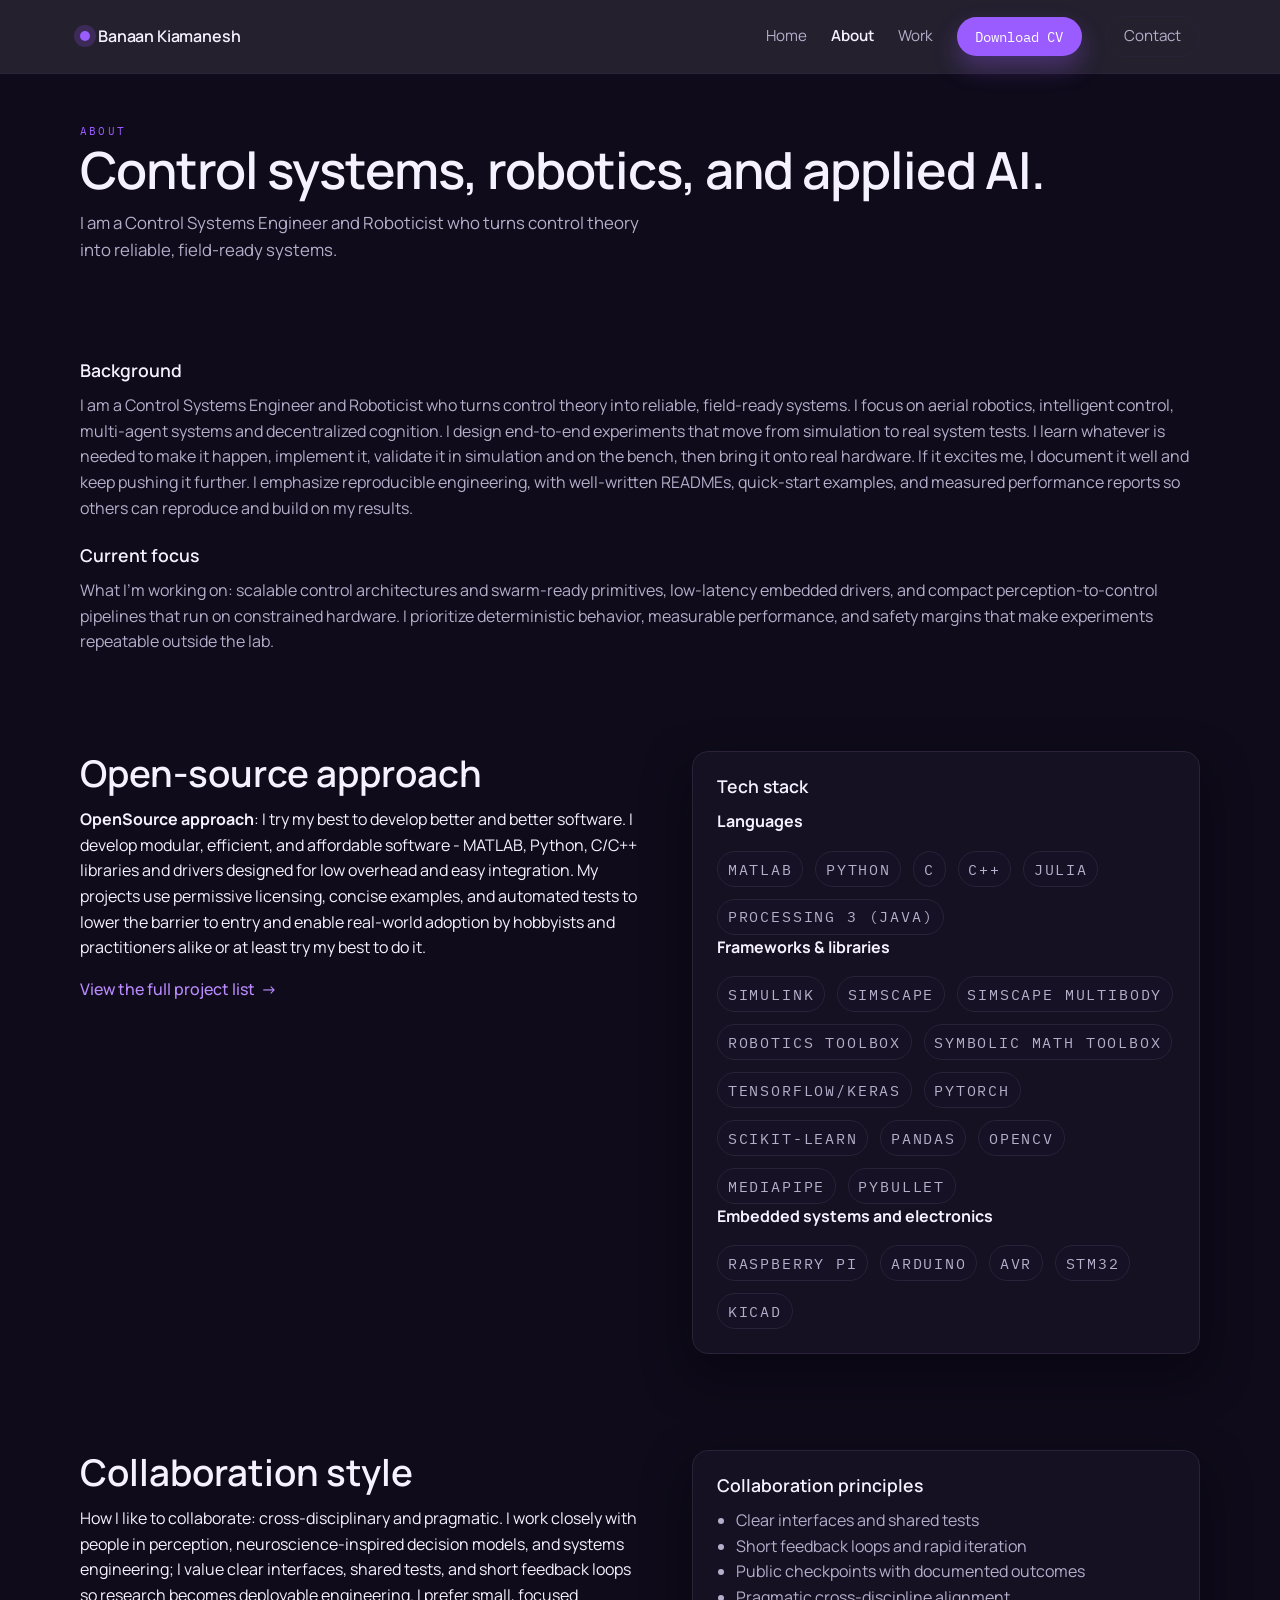
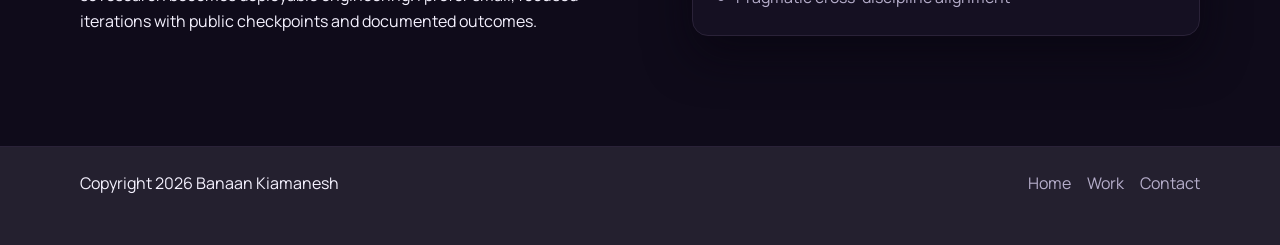
==== commit f621c93b: "Refactor about section layout and update styles Reorganized the about section in about.html to use n" ====
--- a/about.html
+++ b/about.html
@@ -54,37 +54,29 @@
     </section>
 
     <section class="section">
-      <div class="container info-grid">
-        <article class="panel">
-          <h2 class="panel-title">Background</h2>
-          <p>
-            I am a Control Systems Engineer and Roboticist who turns control theory into reliable,
-            field-ready systems. I focus on aerial robotics, intelligent control, multi-agent systems and decentralized cognition.
-          </p>
-          <p>
-            I design end-to-end experiments that move from simulation to real system tests. I learn whatever is needed to make it happen, implement it, validate it in simulation and on the bench, then bring it onto real hardware. If it excites me, I document it well and keep pushing it further. I emphasize reproducible engineering, with well-written READMEs, quick-start
-            examples, and measured performance reports so others can reproduce and build on my results.
-          </p>
-        </article>
-        <article class="panel">
-          <h2 class="panel-title">Focus areas</h2>
-          <ul class="bullet-list">
-            <li>Aerial robotics and embedded control stacks</li>
-            <li>Sensor fusion and pose estimation pipelines</li>
-            <li>Human-machine interaction for field testing</li>
-            <li>Swarm-ready primitives and distributed control</li>
-            <li>Perception-to-control pipelines on constrained hardware</li>
-          </ul>
-        </article>
-        <article class="panel">
-          <h2 class="panel-title">Current focus</h2>
-          <p>
-            What I'm working on: scalable control architectures and swarm-ready primitives, low-latency
-            embedded drivers, and compact perception-to-control pipelines that run on constrained
-            hardware. I prioritize deterministic behavior, measurable performance, and safety margins
-            that make experiments repeatable outside the lab.
-          </p>
-        </article>
+      <div class="container">
+        <div class="about-paragraphs">
+          <article class="about-paragraph">
+            <h2 class="panel-title">Background</h2>
+            <p>
+              I am a Control Systems Engineer and Roboticist who turns control theory into reliable, field-ready
+              systems. I focus on aerial robotics, intelligent control, multi-agent systems and decentralized cognition.
+              I design end-to-end experiments that move from simulation to real system tests. I learn whatever is needed
+              to make it happen, implement it, validate it in simulation and on the bench, then bring it onto real hardware.
+              If it excites me, I document it well and keep pushing it further. I emphasize reproducible engineering, with
+              well-written READMEs, quick-start examples, and measured performance reports so others can reproduce and build
+              on my results.
+            </p>
+          </article>
+          <article class="about-paragraph">
+            <h2 class="panel-title">Current focus</h2>
+            <p>
+              What I'm working on: scalable control architectures and swarm-ready primitives, low-latency embedded drivers,
+              and compact perception-to-control pipelines that run on constrained hardware. I prioritize deterministic behavior,
+              measurable performance, and safety margins that make experiments repeatable outside the lab.
+            </p>
+          </article>
+        </div>
       </div>
     </section>
 
--- a/assets/css/layout.css
+++ b/assets/css/layout.css
@@ -95,6 +95,22 @@
   align-items: start;
 }
 
+.home-repo-grid {
+  grid-template-columns: repeat(3, minmax(0, 1fr));
+}
+
+@media (max-width: 960px) {
+  .home-repo-grid {
+    grid-template-columns: repeat(2, minmax(0, 1fr));
+  }
+}
+
+@media (max-width: 720px) {
+  .home-repo-grid {
+    grid-template-columns: 1fr;
+  }
+}
+
 .contact-grid {
   display: grid;
   gap: var(--space-4);
--- a/assets/css/components.css
+++ b/assets/css/components.css
@@ -128,6 +128,12 @@
   margin-top: var(--space-3);
 }
 
+.profile-content {
+  max-width: 720px;
+  margin: 0;
+  text-align: left;
+}
+
 .cta-row {
   display: flex;
   gap: var(--space-3);
@@ -295,6 +301,16 @@
 .panel-title {
   font-size: 1.1rem;
   margin-bottom: var(--space-2);
+}
+
+.about-paragraphs {
+  display: grid;
+  gap: var(--space-4);
+}
+
+.about-paragraph p {
+  margin: 0;
+  color: var(--muted);
 }
 
 .bullet-list {
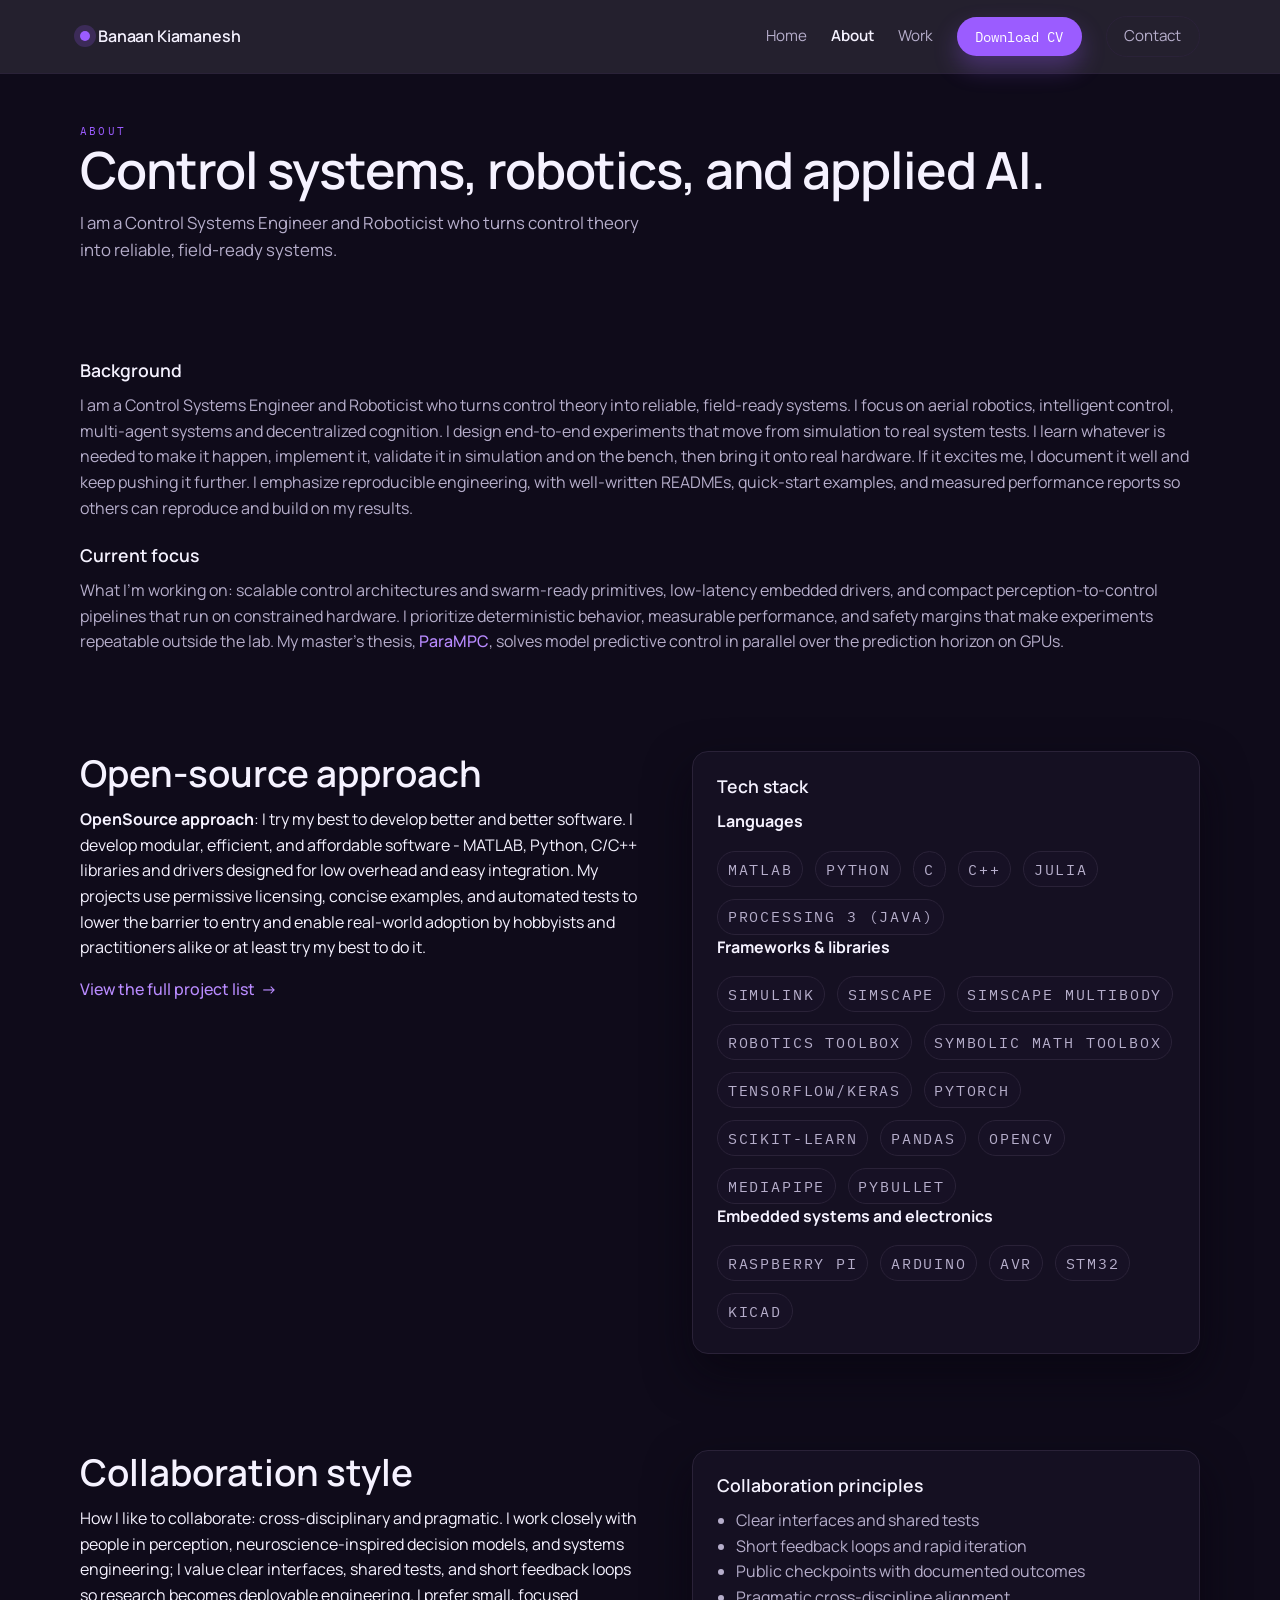
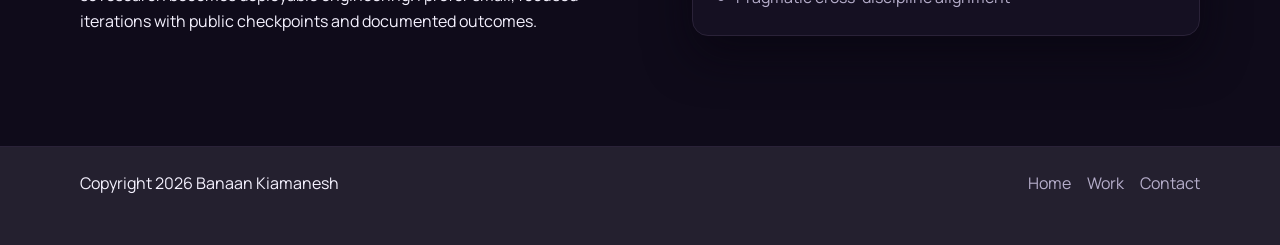
==== commit f456b901: "Refresh project catalog and optimize site assets - Add ParaMPC, RL Maze Ball-on-Plate, Multi-Agent S" ====
--- a/about.html
+++ b/about.html
@@ -1,19 +1,29 @@
 <!doctype html>
 <html lang="en">
+
 <head>
   <meta charset="utf-8" />
   <meta name="viewport" content="width=device-width, initial-scale=1" />
   <title>About - Banaan Kiamanesh</title>
   <meta name="description" content="About Banaan Kiamanesh, control systems engineer and roboticist." />
+  <link rel="canonical" href="https://banaankiamanesh.github.io/about.html" />
+  <meta property="og:type" content="website" />
+  <meta property="og:title" content="About - Banaan Kiamanesh" />
+  <meta property="og:description" content="About Banaan Kiamanesh, control systems engineer and roboticist." />
+  <meta property="og:url" content="https://banaankiamanesh.github.io/about.html" />
+  <meta property="og:image" content="https://banaankiamanesh.github.io/assets/images/20250508_2010491.jpg" />
   <link rel="preconnect" href="https://fonts.googleapis.com" />
   <link rel="preconnect" href="https://fonts.gstatic.com" crossorigin />
-  <link href="https://fonts.googleapis.com/css2?family=Manrope:wght@300;400;500;600;700&family=IBM+Plex+Mono:wght@400;500&display=swap" rel="stylesheet" />
+  <link
+    href="https://fonts.googleapis.com/css2?family=Manrope:wght@300;400;500;600;700&family=IBM+Plex+Mono:wght@400;500&display=swap"
+    rel="stylesheet" />
   <link rel="stylesheet" href="assets/css/variables.css" />
   <link rel="stylesheet" href="assets/css/base.css" />
   <link rel="stylesheet" href="assets/css/layout.css" />
   <link rel="stylesheet" href="assets/css/components.css" />
   <link rel="stylesheet" href="assets/css/animations.css" />
 </head>
+
 <body>
   <a class="skip-link" href="#main">Skip to content</a>
 
@@ -39,6 +49,7 @@
       <a class="btn primary nav-cv" href="assets/CV/CV.pdf" download>Download CV</a>
       <a href="contact.html">Contact</a>
     </div>
+    <div class="nav-overlay" data-menu-close></div>
   </header>
 
   <main id="main" class="page">
@@ -62,18 +73,26 @@
               I am a Control Systems Engineer and Roboticist who turns control theory into reliable, field-ready
               systems. I focus on aerial robotics, intelligent control, multi-agent systems and decentralized cognition.
               I design end-to-end experiments that move from simulation to real system tests. I learn whatever is needed
-              to make it happen, implement it, validate it in simulation and on the bench, then bring it onto real hardware.
-              If it excites me, I document it well and keep pushing it further. I emphasize reproducible engineering, with
-              well-written READMEs, quick-start examples, and measured performance reports so others can reproduce and build
+              to make it happen, implement it, validate it in simulation and on the bench, then bring it onto real
+              hardware.
+              If it excites me, I document it well and keep pushing it further. I emphasize reproducible engineering,
+              with
+              well-written READMEs, quick-start examples, and measured performance reports so others can reproduce and
+              build
               on my results.
             </p>
           </article>
           <article class="about-paragraph">
             <h2 class="panel-title">Current focus</h2>
             <p>
-              What I'm working on: scalable control architectures and swarm-ready primitives, low-latency embedded drivers,
-              and compact perception-to-control pipelines that run on constrained hardware. I prioritize deterministic behavior,
+              What I'm working on: scalable control architectures and swarm-ready primitives, low-latency embedded
+              drivers,
+              and compact perception-to-control pipelines that run on constrained hardware. I prioritize deterministic
+              behavior,
               measurable performance, and safety margins that make experiments repeatable outside the lab.
+              My master's thesis, <a class="inline-link" href="https://github.com/BanaanKiamanesh/Para-MPC"
+                target="_blank" rel="noreferrer">ParaMPC</a>, solves model predictive control in parallel over
+              the prediction horizon on GPUs.
             </p>
           </article>
         </div>
@@ -85,7 +104,11 @@
         <div>
           <h2 class="section-title">Open-source approach</h2>
           <p>
-            <strong>OpenSource approach</strong>: I try my best to develop better and better software. I develop modular, efficient, and affordable software - MATLAB, Python, C/C++ libraries and drivers designed for low overhead and easy integration. My projects use permissive licensing, concise examples, and automated tests to lower the barrier to entry and enable real-world adoption by hobbyists and practitioners alike or at least try my best to do it.
+            <strong>OpenSource approach</strong>: I try my best to develop better and better software. I develop
+            modular, efficient, and affordable software - MATLAB, Python, C/C++ libraries and drivers designed for low
+            overhead and easy integration. My projects use permissive licensing, concise examples, and automated tests
+            to lower the barrier to entry and enable real-world adoption by hobbyists and practitioners alike or at
+            least try my best to do it.
           </p>
           <a class="text-link" href="work.html">View the full project list</a>
         </div>
@@ -100,7 +123,7 @@
             <span class="tag">Julia</span>
             <span class="tag">Processing 3 (Java)</span>
           </div>
-          <p><strong>Frameworks & libraries</strong></p>
+          <p><strong>Frameworks &amp; libraries</strong></p>
           <div class="tag-row">
             <span class="tag">Simulink</span>
             <span class="tag">Simscape</span>
@@ -164,4 +187,5 @@
 
   <script type="module" src="assets/js/main.js"></script>
 </body>
-</html>
+
+</html>
--- a/assets/css/base.css
+++ b/assets/css/base.css
@@ -44,6 +44,7 @@
 
 img {
   max-width: 100%;
+  height: auto;
   display: block;
 }
 
--- a/assets/css/layout.css
+++ b/assets/css/layout.css
@@ -27,12 +27,32 @@
 }
 
 .nav-panel {
-  display: none;
+  position: fixed;
+  top: 0;
+  right: 0;
+  bottom: 0;
+  width: min(320px, 85vw);
+  display: flex;
   flex-direction: column;
-  gap: var(--space-3);
-  padding: var(--space-4) var(--space-5);
-  background: var(--surface);
-  border-bottom: 1px solid var(--border);
+  gap: var(--space-4);
+  padding: var(--space-6) var(--space-5);
+  background: var(--header);
+  backdrop-filter: blur(20px);
+  border-left: 1px solid var(--border);
+  z-index: 100;
+  transform: translateX(100%);
+  transition: transform 0.4s cubic-bezier(0.16, 1, 0.3, 1);
+  box-shadow: -10px 0 30px rgba(0, 0, 0, 0.2);
+}
+
+.nav-panel:not([hidden]) {
+  transform: translateX(0);
+}
+
+.nav-panel[hidden] {
+  display: flex; /* Maintain flex for transition but keep hidden for accessibility/initial state */
+  pointer-events: none;
+  visibility: hidden;
 }
 
 .hero {
--- a/assets/css/components.css
+++ b/assets/css/components.css
@@ -103,6 +103,46 @@
   transform: rotate(-45deg);
 }
 
+/* Nav Overlay */
+.nav-overlay {
+  position: fixed;
+  inset: 0;
+  background: rgba(7, 4, 16, 0.4);
+  backdrop-filter: blur(4px);
+  z-index: 90;
+  opacity: 0;
+  visibility: hidden;
+  transition: opacity 0.4s ease, visibility 0.4s ease;
+}
+
+body.nav-open .nav-overlay {
+  opacity: 1;
+  visibility: visible;
+}
+
+.nav-panel a {
+  font-size: 1.1rem;
+  font-weight: 500;
+  color: var(--muted);
+  padding: var(--space-2) 0;
+  border-bottom: 1px solid var(--border-subtle);
+  transition: color 0.2s ease;
+}
+
+.nav-panel a:hover {
+  color: var(--text);
+}
+
+.nav-panel a[aria-current="page"] {
+  color: var(--accent);
+}
+
+.nav-panel .nav-cv {
+  margin-top: var(--space-2);
+  width: content;
+  align-self: flex-start;
+}
+
 .eyebrow {
   font-family: var(--font-mono);
   text-transform: uppercase;
@@ -357,6 +397,7 @@
   min-height: 2.6em;
   display: -webkit-box;
   -webkit-line-clamp: 2;
+  line-clamp: 2;
   -webkit-box-orient: vertical;
   overflow: hidden;
 }
@@ -368,6 +409,7 @@
   max-height: 3.2em;
   display: -webkit-box;
   -webkit-line-clamp: 2;
+  line-clamp: 2;
   -webkit-box-orient: vertical;
   overflow: hidden;
 }
@@ -847,4 +889,4 @@
   display: flex;
   gap: var(--space-3);
   color: var(--muted);
-}
+}
